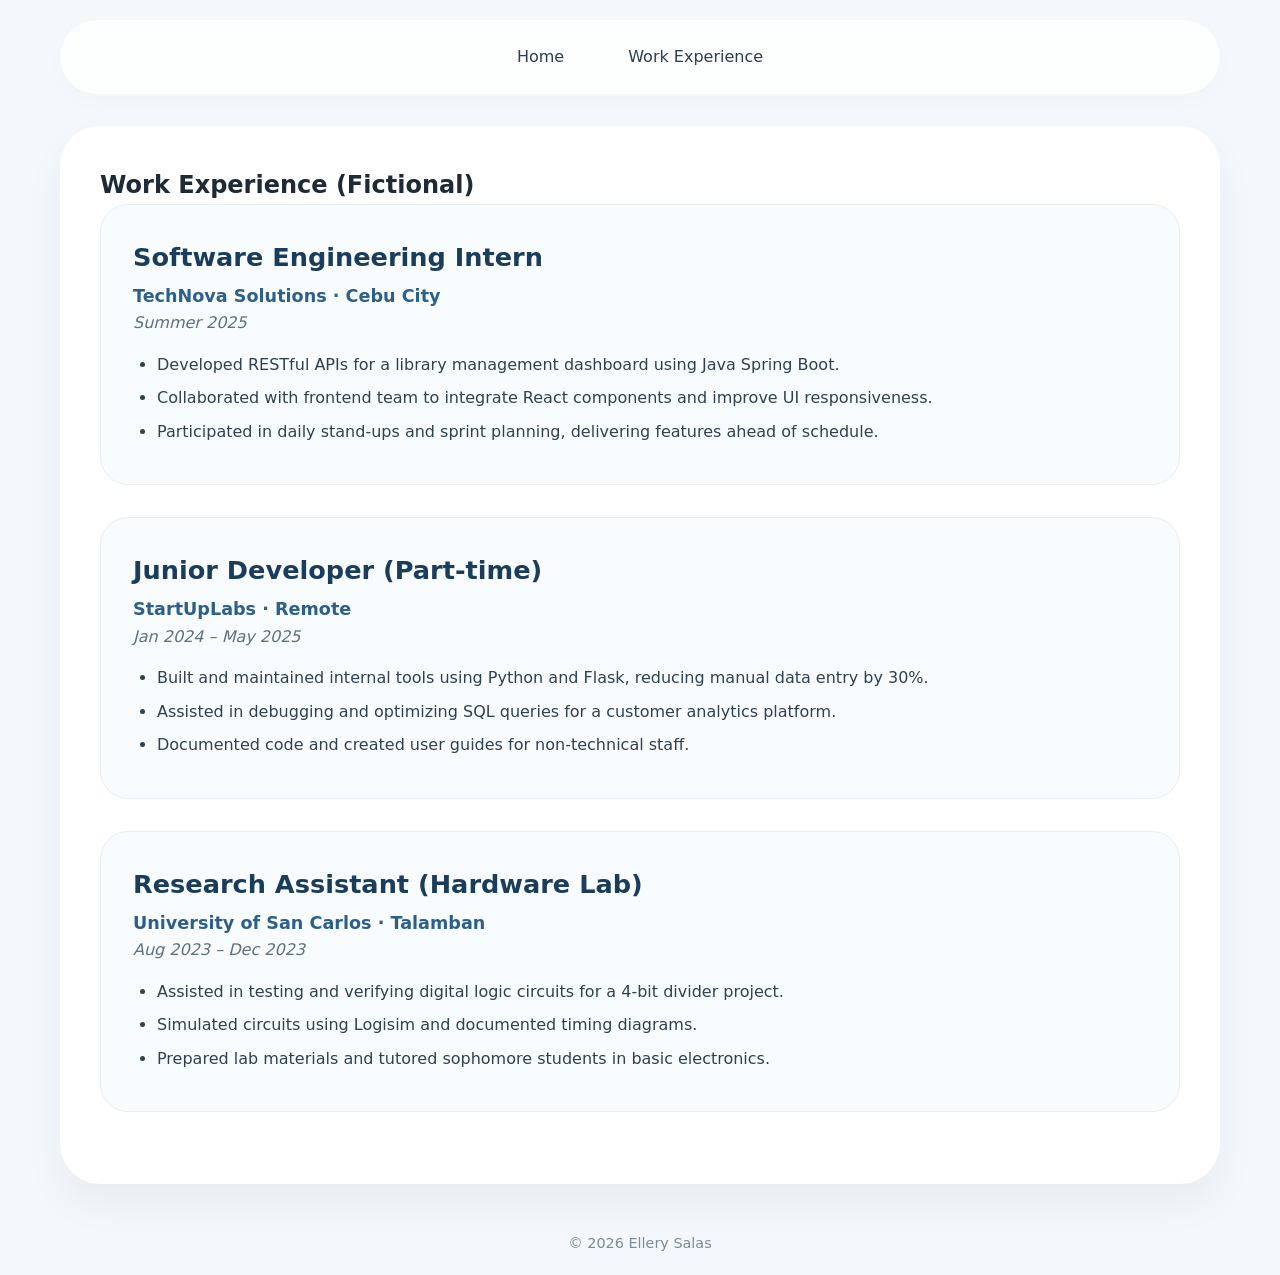
==== experience.html @ 47f29de3 "Add files via upload" ====
<!DOCTYPE html>
<html lang="en">
<head>
    <meta charset="UTF-8">
    <meta name="viewport" content="width=device-width, initial-scale=1.0">
    <title>Ellery Salas - Work Experience</title>
    <link rel="stylesheet" href="style.css">
</head>
<body>
    <header>
        <nav>
            <a href="index.html">Home</a>
            <a href="experience.html">Work Experience</a>
        </nav>
    </header>

    <main>
        <h2>Work Experience (Fictional)</h2>

        <div class="experience-item">
            <h3>Software Engineering Intern</h3>
            <p class="company">TechNova Solutions · Cebu City</p>
            <p class="date">Summer 2025</p>
            <ul>
                <li>Developed RESTful APIs for a library management dashboard using Java Spring Boot.</li>
                <li>Collaborated with frontend team to integrate React components and improve UI responsiveness.</li>
                <li>Participated in daily stand‑ups and sprint planning, delivering features ahead of schedule.</li>
            </ul>
        </div>

        <div class="experience-item">
            <h3>Junior Developer (Part‑time)</h3>
            <p class="company">StartUpLabs · Remote</p>
            <p class="date">Jan 2024 – May 2025</p>
            <ul>
                <li>Built and maintained internal tools using Python and Flask, reducing manual data entry by 30%.</li>
                <li>Assisted in debugging and optimizing SQL queries for a customer analytics platform.</li>
                <li>Documented code and created user guides for non‑technical staff.</li>
            </ul>
        </div>

        <div class="experience-item">
            <h3>Research Assistant (Hardware Lab)</h3>
            <p class="company">University of San Carlos · Talamban</p>
            <p class="date">Aug 2023 – Dec 2023</p>
            <ul>
                <li>Assisted in testing and verifying digital logic circuits for a 4‑bit divider project.</li>
                <li>Simulated circuits using Logisim and documented timing diagrams.</li>
                <li>Prepared lab materials and tutored sophomore students in basic electronics.</li>
            </ul>
        </div>
    </main>

    <footer>
        <p>&copy; 2026 Ellery Salas</p>
    </footer>
</body>
</html>
---- style.css ----
/* Global Styles */
* {
    margin: 0;
    padding: 0;
    box-sizing: border-box;
}

body {
    font-family: system-ui, -apple-system, 'Segoe UI', Roboto, 'Helvetica Neue', sans-serif;
    background: #f4f7fb;
    color: #1e2b37;
    line-height: 1.6;
    padding: 20px;
    max-width: 1200px;
    margin: 0 auto;
}

header {
    background: #ffffffcc;
    backdrop-filter: blur(5px);
    padding: 1rem 2rem;
    border-radius: 60px;
    margin-bottom: 2rem;
    box-shadow: 0 8px 20px rgba(0,0,0,0.02);
}

nav {
    display: flex;
    gap: 2rem;
    justify-content: center;
}

nav a {
    text-decoration: none;
    color: #2c3e50;
    font-weight: 500;
    padding: 0.5rem 1rem;
    border-radius: 30px;
    transition: background 0.2s, color 0.2s;
}

nav a:hover {
    background: #1e2b37;
    color: white;
}

main {
    background: white;
    border-radius: 40px;
    padding: 2.5rem;
    box-shadow: 0 20px 40px rgba(0,0,0,0.05);
}

/* Profile Section */
.profile {
    text-align: center;
    margin-bottom: 3rem;
}

.profile-photo {
    width: 160px;
    height: 160px;
    border-radius: 50%;
    object-fit: cover;
    border: 4px solid white;
    box-shadow: 0 12px 24px -8px rgba(0,0,0,0.2);
    margin-bottom: 1rem;
}

h1 {
    font-size: 2.5rem;
    font-weight: 600;
    letter-spacing: -0.02em;
    color: #0b1a26;
}

.subtitle {
    font-size: 1.3rem;
    color: #2c5f8a;
    font-weight: 400;
    margin-bottom: 0.5rem;
}

.gwa, .status {
    color: #4a5c6b;
    font-size: 1.1rem;
}

/* Projects Section */
.projects h2, .skills h2 {
    font-size: 2rem;
    font-weight: 500;
    margin-bottom: 1.8rem;
    border-left: 8px solid #2c5f8a;
    padding-left: 1.5rem;
    color: #0b1a26;
}

.project-grid {
    display: grid;
    grid-template-columns: repeat(auto-fit, minmax(280px, 1fr));
    gap: 2rem;
    margin-bottom: 3rem;
}

.project-card {
    background: #f9fcff;
    border-radius: 28px;
    padding: 1.8rem 1.5rem;
    transition: transform 0.2s, box-shadow 0.2s;
    border: 1px solid #e6edf4;
}

.project-card:hover {
    transform: translateY(-5px);
    box-shadow: 0 18px 30px -8px rgba(44,95,138,0.15);
}

.project-img {
    width: 100%;
    height: 140px;
    object-fit: cover;
    border-radius: 18px;
    background: #d9e2ec;
    margin-bottom: 1.2rem;
    border: 1px solid #cbd6e4;
}

.project-card h3 {
    font-size: 1.4rem;
    margin-bottom: 0.8rem;
    color: #1a3d5c;
}

.project-card p {
    color: #2f4050;
    font-size: 0.95rem;
}

/* Skills */
.skills-list {
    list-style: none;
    display: flex;
    flex-wrap: wrap;
    gap: 0.8rem;
    margin-top: 1.2rem;
}

.skills-list li {
    background: #eef3f8;
    padding: 0.6rem 1.4rem;
    border-radius: 40px;
    font-size: 0.95rem;
    font-weight: 500;
    color: #1e2b37;
    border: 1px solid #d0ddee;
}

/* Experience Page */
.experience-item {
    background: #f9fcff;
    border-radius: 28px;
    padding: 2rem;
    margin-bottom: 2rem;
    border: 1px solid #e6edf4;
}

.experience-item h3 {
    font-size: 1.6rem;
    color: #1a3d5c;
    margin-bottom: 0.25rem;
}

.company {
    font-weight: 600;
    color: #2c5f8a;
    font-size: 1.1rem;
}

.date {
    color: #5d707f;
    font-style: italic;
    margin-bottom: 1rem;
}

.experience-item ul {
    padding-left: 1.5rem;
    color: #2f4050;
}

.experience-item li {
    margin-bottom: 0.5rem;
}

/* Footer */
footer {
    text-align: center;
    margin-top: 3rem;
    color: #7b8b9a;
    font-size: 0.9rem;
}
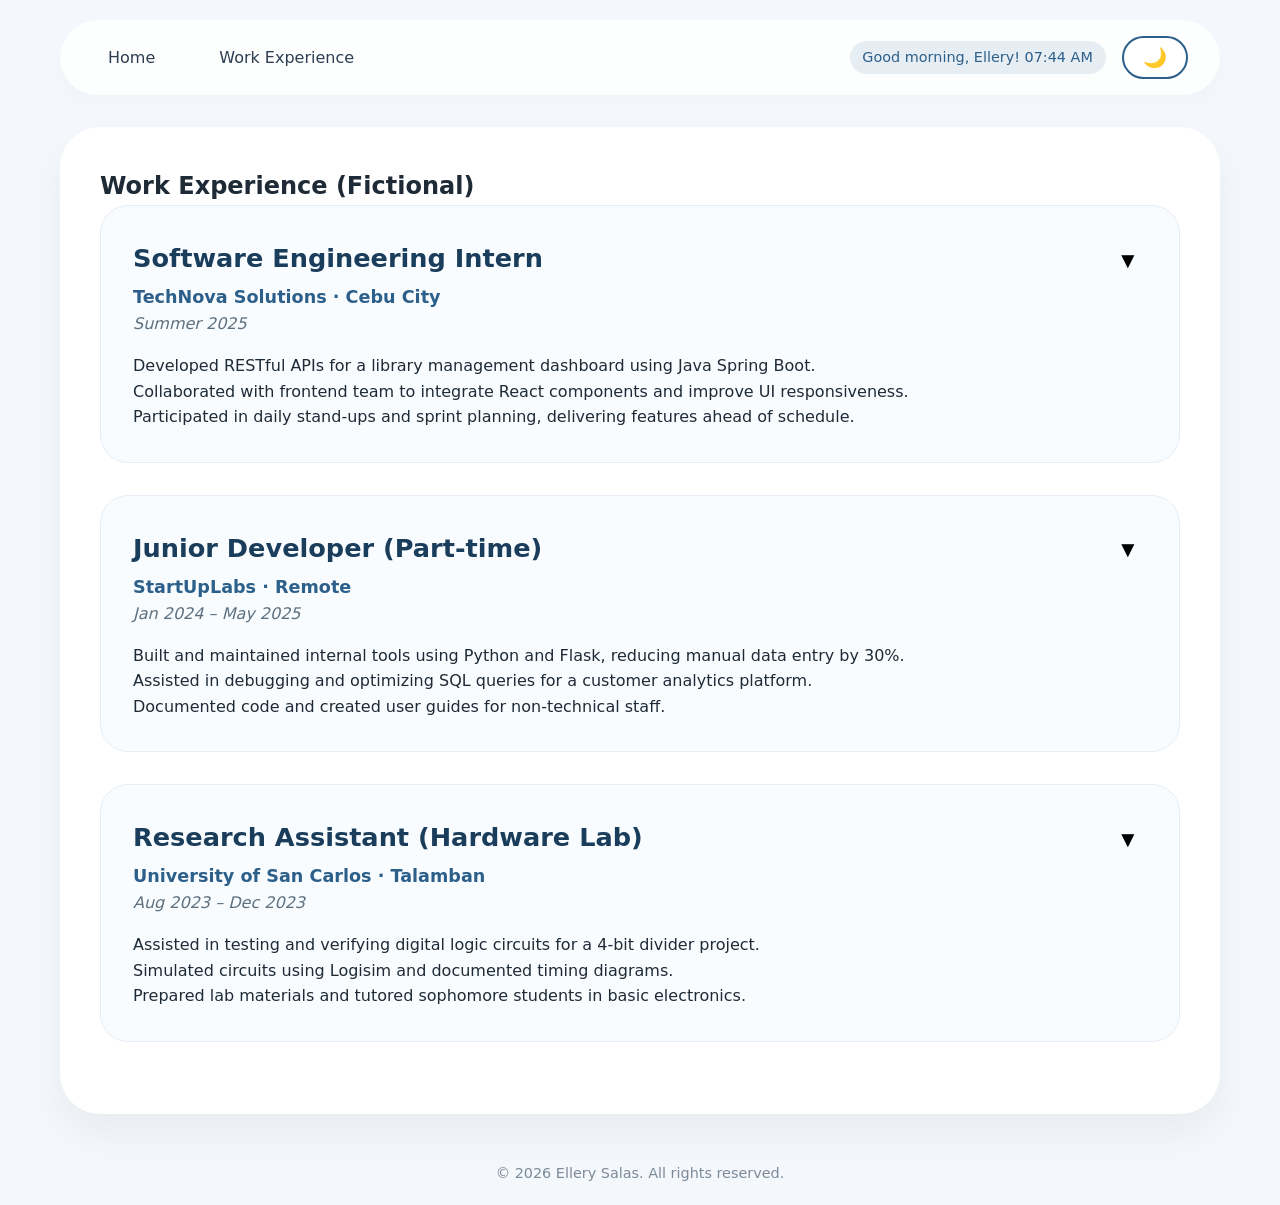
==== commit ba2bde5f: "Add files via upload" ====
--- a/experience.html
+++ b/experience.html
@@ -8,51 +8,75 @@
 </head>
 <body>
     <header>
-        <nav>
-            <a href="index.html">Home</a>
-            <a href="experience.html">Work Experience</a>
-        </nav>
+        <div class="header-controls">
+            <nav>
+                <a href="index.html">Home</a>
+                <a href="experience.html">Work Experience</a>
+            </nav>
+            <div class="header-right">
+                <div id="greeting" class="greeting"></div>
+                <button id="themeToggle" class="theme-btn" aria-label="Toggle dark mode">🌙</button>
+            </div>
+        </div>
     </header>
 
     <main>
         <h2>Work Experience (Fictional)</h2>
 
         <div class="experience-item">
-            <h3>Software Engineering Intern</h3>
+            <div class="exp-header">
+                <h3>Software Engineering Intern</h3>
+                <button class="expand-btn">▼</button>
+            </div>
             <p class="company">TechNova Solutions · Cebu City</p>
             <p class="date">Summer 2025</p>
-            <ul>
-                <li>Developed RESTful APIs for a library management dashboard using Java Spring Boot.</li>
-                <li>Collaborated with frontend team to integrate React components and improve UI responsiveness.</li>
-                <li>Participated in daily stand‑ups and sprint planning, delivering features ahead of schedule.</li>
-            </ul>
+            <div class="exp-details">
+                <ul>
+                    <li>Developed RESTful APIs for a library management dashboard using Java Spring Boot.</li>
+                    <li>Collaborated with frontend team to integrate React components and improve UI responsiveness.</li>
+                    <li>Participated in daily stand‑ups and sprint planning, delivering features ahead of schedule.</li>
+                </ul>
+            </div>
         </div>
 
         <div class="experience-item">
-            <h3>Junior Developer (Part‑time)</h3>
+            <div class="exp-header">
+                <h3>Junior Developer (Part‑time)</h3>
+                <button class="expand-btn">▼</button>
+            </div>
             <p class="company">StartUpLabs · Remote</p>
             <p class="date">Jan 2024 – May 2025</p>
-            <ul>
-                <li>Built and maintained internal tools using Python and Flask, reducing manual data entry by 30%.</li>
-                <li>Assisted in debugging and optimizing SQL queries for a customer analytics platform.</li>
-                <li>Documented code and created user guides for non‑technical staff.</li>
-            </ul>
+            <div class="exp-details">
+                <ul>
+                    <li>Built and maintained internal tools using Python and Flask, reducing manual data entry by 30%.</li>
+                    <li>Assisted in debugging and optimizing SQL queries for a customer analytics platform.</li>
+                    <li>Documented code and created user guides for non‑technical staff.</li>
+                </ul>
+            </div>
         </div>
 
         <div class="experience-item">
-            <h3>Research Assistant (Hardware Lab)</h3>
+            <div class="exp-header">
+                <h3>Research Assistant (Hardware Lab)</h3>
+                <button class="expand-btn">▼</button>
+            </div>
             <p class="company">University of San Carlos · Talamban</p>
             <p class="date">Aug 2023 – Dec 2023</p>
-            <ul>
-                <li>Assisted in testing and verifying digital logic circuits for a 4‑bit divider project.</li>
-                <li>Simulated circuits using Logisim and documented timing diagrams.</li>
-                <li>Prepared lab materials and tutored sophomore students in basic electronics.</li>
-            </ul>
+            <div class="exp-details">
+                <ul>
+                    <li>Assisted in testing and verifying digital logic circuits for a 4‑bit divider project.</li>
+                    <li>Simulated circuits using Logisim and documented timing diagrams.</li>
+                    <li>Prepared lab materials and tutored sophomore students in basic electronics.</li>
+                </ul>
+            </div>
         </div>
     </main>
 
     <footer>
-        <p>&copy; 2026 Ellery Salas</p>
+        <p id="copyright"></p>
+        <button id="backToTop" class="back-to-top" title="Back to top">↑</button>
     </footer>
+
+    <script src="script.js"></script>
 </body>
 </html>
--- a/style.css
+++ b/style.css
@@ -13,8 +13,16 @@
     padding: 20px;
     max-width: 1200px;
     margin: 0 auto;
-}
-
+    transition: background-color 0.3s, color 0.3s;
+}
+
+/* Dark mode - applied to body */
+body.dark-mode {
+    background: #121212;
+    color: #e0e0e0;
+}
+
+/* Header */
 header {
     background: #ffffffcc;
     backdrop-filter: blur(5px);
@@ -22,12 +30,32 @@
     border-radius: 60px;
     margin-bottom: 2rem;
     box-shadow: 0 8px 20px rgba(0,0,0,0.02);
-}
-
+    transition: background 0.3s;
+}
+
+body.dark-mode header {
+    background: #2a2a2acc;
+}
+
+.header-controls {
+    display: flex;
+    align-items: center;
+    justify-content: space-between;
+    flex-wrap: wrap;
+    gap: 1rem;
+}
+
+.header-right {
+    display: flex;
+    align-items: center;
+    gap: 1rem;
+}
+
+/* Navigation */
 nav {
     display: flex;
     gap: 2rem;
-    justify-content: center;
+    flex-wrap: wrap;
 }
 
 nav a {
@@ -44,11 +72,63 @@
     color: white;
 }
 
+body.dark-mode nav a {
+    color: #ccc;
+}
+
+body.dark-mode nav a:hover {
+    background: #444;
+    color: white;
+}
+
+/* Theme Toggle Button */
+.theme-btn {
+    background: none;
+    border: 2px solid #2c5f8a;
+    border-radius: 40px;
+    padding: 0.5rem 1.2rem;
+    font-size: 1.2rem;
+    cursor: pointer;
+    transition: background 0.2s;
+    background: white;
+}
+
+.theme-btn:hover {
+    background: #e0e0e0;
+}
+
+body.dark-mode .theme-btn {
+    background: #333;
+    border-color: #777;
+    color: #ffd966;
+}
+
+/* Greeting */
+.greeting {
+    font-size: 0.9rem;
+    font-weight: 500;
+    background: rgba(44, 95, 138, 0.1);
+    padding: 0.3rem 0.8rem;
+    border-radius: 40px;
+    color: #2c5f8a;
+}
+
+body.dark-mode .greeting {
+    background: #2a2a2a;
+    color: #8ab3cf;
+}
+
+/* Main Content */
 main {
     background: white;
     border-radius: 40px;
     padding: 2.5rem;
     box-shadow: 0 20px 40px rgba(0,0,0,0.05);
+    transition: background 0.3s;
+}
+
+body.dark-mode main {
+    background: #1e1e1e;
 }
 
 /* Profile Section */
@@ -74,6 +154,10 @@
     color: #0b1a26;
 }
 
+body.dark-mode h1 {
+    color: #ffffff;
+}
+
 .subtitle {
     font-size: 1.3rem;
     color: #2c5f8a;
@@ -81,9 +165,99 @@
     margin-bottom: 0.5rem;
 }
 
+body.dark-mode .subtitle {
+    color: #8ab3cf;
+}
+
 .gwa, .status {
     color: #4a5c6b;
     font-size: 1.1rem;
+}
+
+body.dark-mode .gwa,
+body.dark-mode .status {
+    color: #aaa;
+}
+
+/* Contact and Print Buttons */
+.contact-btn, .print-btn {
+    margin-top: 1rem;
+    background: #2c5f8a;
+    color: white;
+    border: none;
+    padding: 0.8rem 2rem;
+    border-radius: 40px;
+    font-size: 1.1rem;
+    cursor: pointer;
+    transition: background 0.2s;
+}
+
+.print-btn {
+    background: #5a6e7c;
+    margin-left: 0.5rem;
+}
+
+.contact-btn:hover {
+    background: #1a3d5c;
+}
+
+.print-btn:hover {
+    background: #3a4a58;
+}
+
+body.dark-mode .contact-btn {
+    background: #3a6e9e;
+}
+
+body.dark-mode .print-btn {
+    background: #4a5a66;
+}
+
+/* Quote Section */
+.quote-section {
+    text-align: center;
+    margin: 2rem 0;
+    padding: 1rem;
+    background: #f0f4f9;
+    border-radius: 30px;
+}
+
+body.dark-mode .quote-section {
+    background: #2a2a2a;
+}
+
+.quote-box {
+    font-size: 1.1rem;
+    font-style: italic;
+    padding: 1rem;
+    border-left: 4px solid #2c5f8a;
+    border-right: 4px solid #2c5f8a;
+    display: inline-block;
+    max-width: 80%;
+    margin-bottom: 0.8rem;
+}
+
+body.dark-mode .quote-box {
+    border-left-color: #8ab3cf;
+    border-right-color: #8ab3cf;
+}
+
+.quote-btn {
+    background: #2c5f8a;
+    color: white;
+    border: none;
+    padding: 0.4rem 1.2rem;
+    border-radius: 30px;
+    cursor: pointer;
+    font-size: 0.9rem;
+}
+
+.quote-btn:hover {
+    background: #1a3d5c;
+}
+
+body.dark-mode .quote-btn {
+    background: #3a6e9e;
 }
 
 /* Projects Section */
@@ -96,6 +270,50 @@
     color: #0b1a26;
 }
 
+body.dark-mode .projects h2,
+body.dark-mode .skills h2 {
+    color: #eee;
+    border-left-color: #8ab3cf;
+}
+
+.projects-header {
+    display: flex;
+    justify-content: space-between;
+    align-items: baseline;
+    flex-wrap: wrap;
+    margin-bottom: 1.8rem;
+}
+
+.filter-buttons {
+    display: flex;
+    gap: 0.5rem;
+}
+
+.filter-btn {
+    background: #eef3f8;
+    border: none;
+    padding: 0.4rem 1rem;
+    border-radius: 30px;
+    cursor: pointer;
+    font-weight: 500;
+    transition: all 0.2s;
+}
+
+.filter-btn.active {
+    background: #2c5f8a;
+    color: white;
+}
+
+body.dark-mode .filter-btn {
+    background: #3a3a3a;
+    color: #ccc;
+}
+
+body.dark-mode .filter-btn.active {
+    background: #3a6e9e;
+    color: white;
+}
+
 .project-grid {
     display: grid;
     grid-template-columns: repeat(auto-fit, minmax(280px, 1fr));
@@ -114,6 +332,11 @@
 .project-card:hover {
     transform: translateY(-5px);
     box-shadow: 0 18px 30px -8px rgba(44,95,138,0.15);
+}
+
+body.dark-mode .project-card {
+    background: #2a2a2a;
+    border-color: #444;
 }
 
 .project-img {
@@ -126,15 +349,51 @@
     border: 1px solid #cbd6e4;
 }
 
+body.dark-mode .project-img {
+    background: #3a3a3a;
+    border-color: #555;
+}
+
 .project-card h3 {
     font-size: 1.4rem;
     margin-bottom: 0.8rem;
     color: #1a3d5c;
 }
 
+body.dark-mode .project-card h3 {
+    color: #c9e1f2;
+}
+
 .project-card p {
     color: #2f4050;
     font-size: 0.95rem;
+}
+
+body.dark-mode .project-card p {
+    color: #ccc;
+}
+
+.project-actions {
+    margin-top: 1rem;
+    text-align: right;
+}
+
+.like-btn {
+    background: none;
+    border: none;
+    font-size: 1.1rem;
+    cursor: pointer;
+    padding: 0.3rem 0.6rem;
+    border-radius: 20px;
+    transition: background 0.2s;
+}
+
+.like-btn:hover {
+    background: rgba(0,0,0,0.05);
+}
+
+body.dark-mode .like-btn:hover {
+    background: rgba(255,255,255,0.1);
 }
 
 /* Skills */
@@ -154,6 +413,18 @@
     font-weight: 500;
     color: #1e2b37;
     border: 1px solid #d0ddee;
+    cursor: pointer;
+    transition: transform 0.1s;
+}
+
+.skills-list li:active {
+    transform: scale(0.98);
+}
+
+body.dark-mode .skills-list li {
+    background: #3a3a3a;
+    border-color: #555;
+    color: #ddd;
 }
 
 /* Experience Page */
@@ -165,31 +436,75 @@
     border: 1px solid #e6edf4;
 }
 
+body.dark-mode .experience-item {
+    background: #2a2a2a;
+    border-color: #444;
+}
+
+.exp-header {
+    display: flex;
+    justify-content: space-between;
+    align-items: center;
+    flex-wrap: wrap;
+}
+
 .experience-item h3 {
     font-size: 1.6rem;
     color: #1a3d5c;
     margin-bottom: 0.25rem;
 }
 
+body.dark-mode .experience-item h3 {
+    color: #c9e1f2;
+}
+
 .company {
     font-weight: 600;
     color: #2c5f8a;
     font-size: 1.1rem;
 }
 
+body.dark-mode .company {
+    color: #8ab3cf;
+}
+
 .date {
     color: #5d707f;
     font-style: italic;
     margin-bottom: 1rem;
 }
 
-.experience-item ul {
-    padding-left: 1.5rem;
-    color: #2f4050;
-}
-
-.experience-item li {
-    margin-bottom: 0.5rem;
+body.dark-mode .date {
+    color: #aaa;
+}
+
+.exp-details {
+    overflow: hidden;
+    transition: max-height 0.3s ease-out;
+    max-height: 500px;
+}
+
+.exp-details.collapsed {
+    max-height: 0;
+    visibility: hidden;
+}
+
+.expand-btn {
+    background: none;
+    border: none;
+    font-size: 1.4rem;
+    cursor: pointer;
+    padding: 0.2rem 0.5rem;
+    border-radius: 50%;
+    transition: background 0.2s;
+}
+
+.expand-btn:hover {
+    background: #e0e0e0;
+}
+
+body.dark-mode .expand-btn:hover {
+    background: #444;
 }
 
 /* Footer */
@@ -198,4 +513,35 @@
     margin-top: 3rem;
     color: #7b8b9a;
     font-size: 0.9rem;
+    position: relative;
+}
+
+body.dark-mode footer {
+    color: #888;
+}
+
+.back-to-top {
+    position: fixed;
+    bottom: 2rem;
+    right: 2rem;
+    background: #2c5f8a;
+    color: white;
+    border: none;
+    width: 50px;
+    height: 50px;
+    border-radius: 50%;
+    font-size: 1.5rem;
+    cursor: pointer;
+    display: none;
+    box-shadow: 0 4px 10px rgba(0,0,0,0.2);
+    transition: background 0.2s;
+    z-index: 100;
+}
+
+.back-to-top:hover {
+    background: #1a3d5c;
+}
+
+body.dark-mode .back-to-top {
+    background: #3a6e9e;
 }
